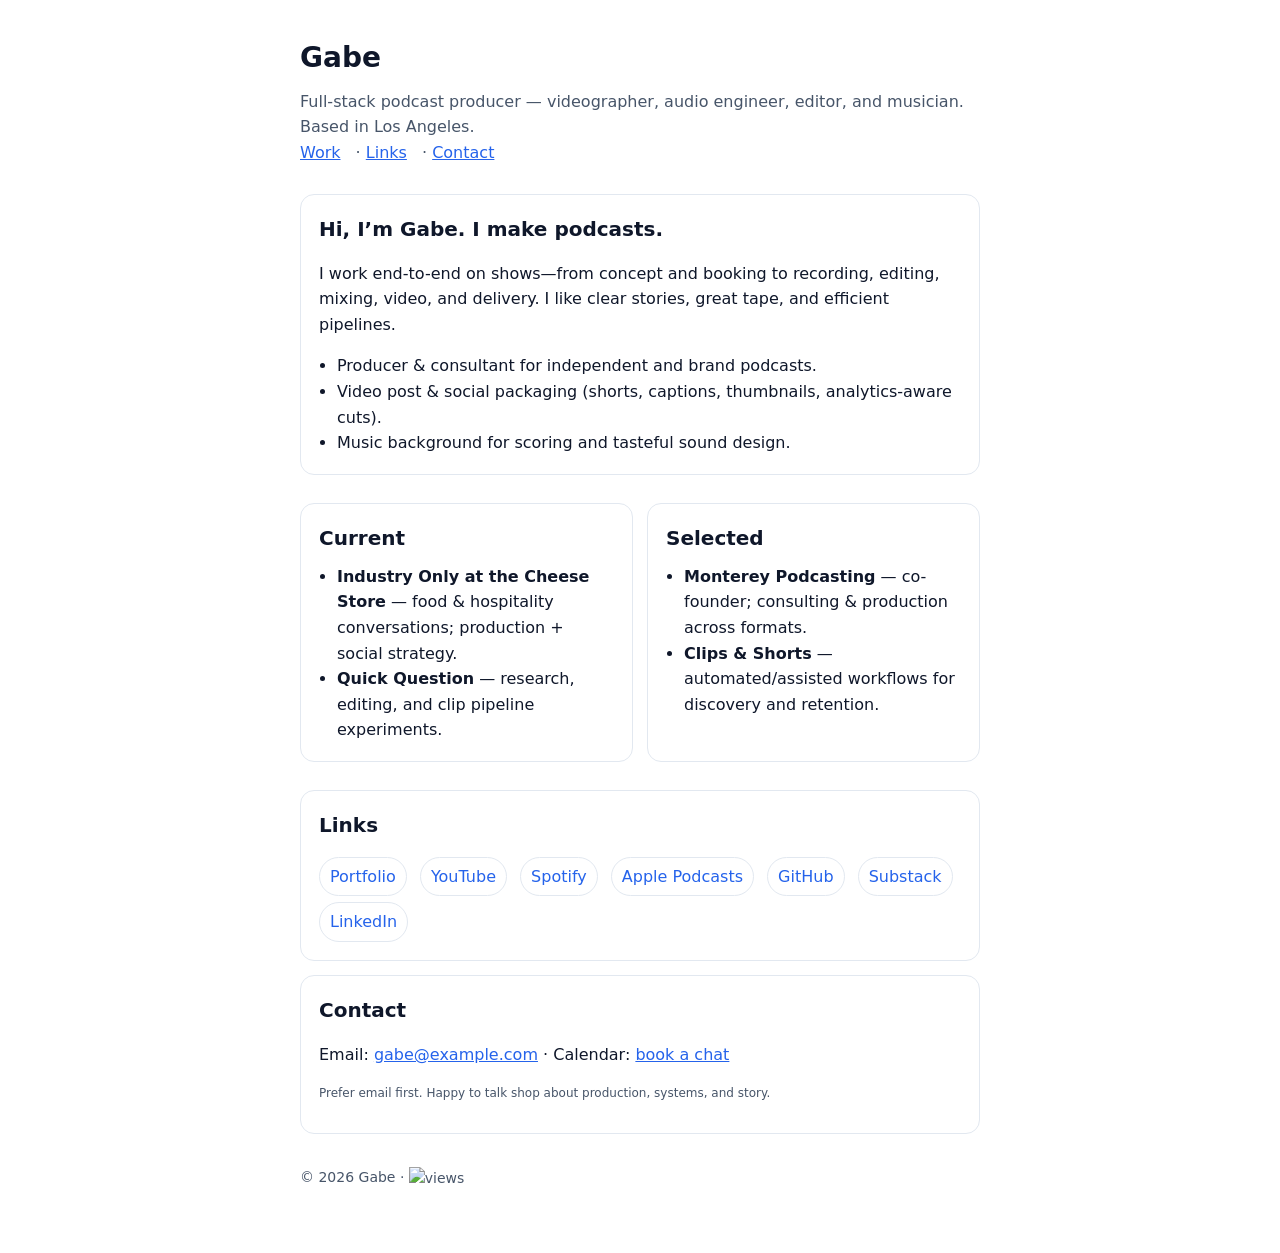
==== index.html @ 31f3e69f "static site upload" ====
<!doctype html>
<html lang="en">
<head>
  <meta charset="utf-8" />
  <meta name="viewport" content="width=device-width, initial-scale=1" />

  <title>Gabe — Full-stack podcast producer</title>
  <meta name="description" content="Hi, I’m Gabe. I make podcasts. I’m a full-stack podcast producer—videographer, audio engineer, editor, and musician—based in Los Angeles." />

  <!-- Open Graph / Twitter -->
  <meta property="og:type" content="website">
  <meta property="og:title" content="Gabe — Full-stack podcast producer">
  <meta property="og:description" content="Hi, I’m Gabe. I make podcasts. I’m a full-stack podcast producer—videographer, audio engineer, editor, and musician—based in Los Angeles.">
  <meta property="og:url" content="https://example.com/">
  <!-- Replace with a real image URL later; 1200x630 recommended -->
  <meta property="og:image" content="/og.png">
  <meta name="twitter:card" content="summary_large_image">
  <meta name="twitter:title" content="Gabe — Full-stack podcast producer">
  <meta name="twitter:description" content="Hi, I’m Gabe. I make podcasts. I’m a full-stack podcast producer—videographer, audio engineer, editor, and musician—based in Los Angeles.">
  <meta name="twitter:image" content="/og.png">

  <!-- RSS (optional; add your feed later) -->
  <link rel="alternate" type="application/rss+xml" title="Gabe — RSS" href="/feed.xml">

  <!-- Favicon: minimalist inline SVG -->
  <link rel="icon" href='data:image/svg+xml,<svg xmlns="http://www.w3.org/2000/svg" viewBox="0 0 64 64"><rect width="64" height="64" rx="12" fill="%230b0f19"/><text x="50%" y="52%" font-family="system-ui,Segoe UI,Arial" font-size="34" text-anchor="middle" fill="%23e5e7eb">G</text></svg>'>

  <style>
    :root{
      --bg:#ffffff; --fg:#0f172a; --muted:#475569; --link:#2563eb; --border:#e2e8f0;
      --max:720px; --radius:14px; --pad:20px;
    }
    @media (prefers-color-scheme: dark){
      :root{ --bg:#0b0f19; --fg:#e5e7eb; --muted:#94a3b8; --link:#60a5fa; --border:#1f2937; }
    }
    *{ box-sizing:border-box }
    body{
      margin:0; font:16px/1.6 system-ui,-apple-system,Segoe UI,Roboto,Inter,Arial,sans-serif;
      color:var(--fg); background:var(--bg);
    }
    .wrap{ max-width:var(--max); margin:auto; padding:36px var(--pad) 64px }
    header{ display:flex; justify-content:space-between; align-items:flex-start; gap:16px; margin-bottom:28px }
    nav a{ color:var(--muted); text-decoration:none; margin-left:14px }
    nav a:hover{ color:var(--fg) }
    h1{ font-size:28px; margin:0 0 8px }
    h2{ font-size:20px; margin:0 0 10px }
    .muted{ color:var(--muted) }
    .card{ border:1px solid var(--border); border-radius:var(--radius); padding:18px; margin:14px 0 }
    .grid{ display:grid; gap:14px }
    @media(min-width:720px){ .grid{ grid-template-columns:1fr 1fr } }
    ul{ margin:0; padding-left:18px }
    a{ color:var(--link) }
    footer{ margin-top:32px; font-size:14px; color:var(--muted) display:block }
    .pill a{ text-decoration:none }
    .pill{ display:inline-block; border:1px solid var(--border); border-radius:999px; padding:6px 10px; margin:6px 8px 0 0; }
    .toplinks a{ margin-right:10px }
    .hero p{ margin:6px 0 0 }
    .tiny{ font-size:12px }
  </style>

  <script type="application/ld+json">
  {
    "@context":"https://schema.org",
    "@type":"Person",
    "name":"Gabe",
    "jobTitle":"Podcast Producer",
    "description":"Full-stack podcast producer—videographer, audio engineer, editor, musician—based in Los Angeles.",
    "url":"https://example.com/",
    "sameAs":[
      "https://github.com/yourhandle",
      "https://www.linkedin.com/in/yourhandle",
      "https://www.youtube.com/@yourchannel",
      "https://open.spotify.com/show/yourshowid"
    ]
  }
  </script>
</head>
<body>
  <div class="wrap">
    <header>
      <div class="hero">
        <h1>Gabe</h1>
        <p class="muted">Full-stack podcast producer — videographer, audio engineer, editor, and musician. Based in Los Angeles.</p>
        <div class="toplinks muted">
          <a href="#work">Work</a> ·
          <a href="#links">Links</a> ·
          <a href="#contact">Contact</a>
        </div>
      </div>
      <nav>
        <!-- keep nav minimal; anchors above are enough -->
      </nav>
    </header>

    <section id="about" class="card">
      <h2>Hi, I’m Gabe. I make podcasts.</h2>
      <p>I work end-to-end on shows—from concept and booking to recording, editing, mixing, video, and delivery. I like clear stories, great tape, and efficient pipelines.</p>
      <ul>
        <li>Producer &amp; consultant for independent and brand podcasts.</li>
        <li>Video post &amp; social packaging (shorts, captions, thumbnails, analytics-aware cuts).</li>
        <li>Music background for scoring and tasteful sound design.</li>
      </ul>
    </section>

    <section id="work" class="grid">
      <div class="card">
        <h2>Current</h2>
        <ul>
          <li><strong>Industry Only at the Cheese Store</strong> — food & hospitality conversations; production + social strategy.</li>
          <li><strong>Quick Question</strong> — research, editing, and clip pipeline experiments.</li>
        </ul>
      </div>
      <div class="card">
        <h2>Selected</h2>
        <ul>
          <li><strong>Monterey Podcasting</strong> — co-founder; consulting & production across formats.</li>
          <li><strong>Clips & Shorts</strong> — automated/assisted workflows for discovery and retention.</li>
        </ul>
      </div>
    </section>

    <section id="links" class="card">
      <h2>Links</h2>
      <p class="pill"><a href="https://your-portfolio.example" target="_blank" rel="noopener">Portfolio</a></p>
      <p class="pill"><a href="https://youtube.com/@yourchannel" target="_blank" rel="noopener">YouTube</a></p>
      <p class="pill"><a href="https://open.spotify.com/show/yourshowid" target="_blank" rel="noopener">Spotify</a></p>
      <p class="pill"><a href="https://podcasts.apple.com/us/podcast/yourshow" target="_blank" rel="noopener">Apple Podcasts</a></p>
      <p class="pill"><a href="https://github.com/yourhandle" target="_blank" rel="noopener">GitHub</a></p>
      <p class="pill"><a href="https://substack.com/@yourhandle" target="_blank" rel="noopener">Substack</a></p>
      <p class="pill"><a href="https://www.linkedin.com/in/yourhandle" target="_blank" rel="noopener">LinkedIn</a></p>
    </section>

    <section id="contact" class="card">
      <h2>Contact</h2>
      <p>Email: <a href="mailto:gabe@example.com">gabe@example.com</a>
         · Calendar: <a href="https://calendly.com/yourhandle/intro" target="_blank" rel="noopener">book a chat</a></p>
      <p class="tiny muted">Prefer email first. Happy to talk shop about production, systems, and story.</p>
    </section>

    <footer class="muted">
      © <span id="y"></span> Gabe
      <!-- Privacy-friendly hit counter (optional): replace URL with your real domain
           This increments a public count without cookies. Remove if you want zero external calls. -->
      · <img alt="views" referrerpolicy="no-referrer-when-downgrade"
             src="https://hits.seeyoufarm.com/api/count/incr/badge.svg?url=https%3A%2F%2Fexample.com&count_bg=%231f2937&title_bg=%231f2937&icon=&edge_flat=false"
             style="vertical-align:middle; height:16px">
    </footer>
  </div>

  <script>
    // year
    document.getElementById('y').textContent = new Date().getFullYear();
  </script>
</body>
</html>
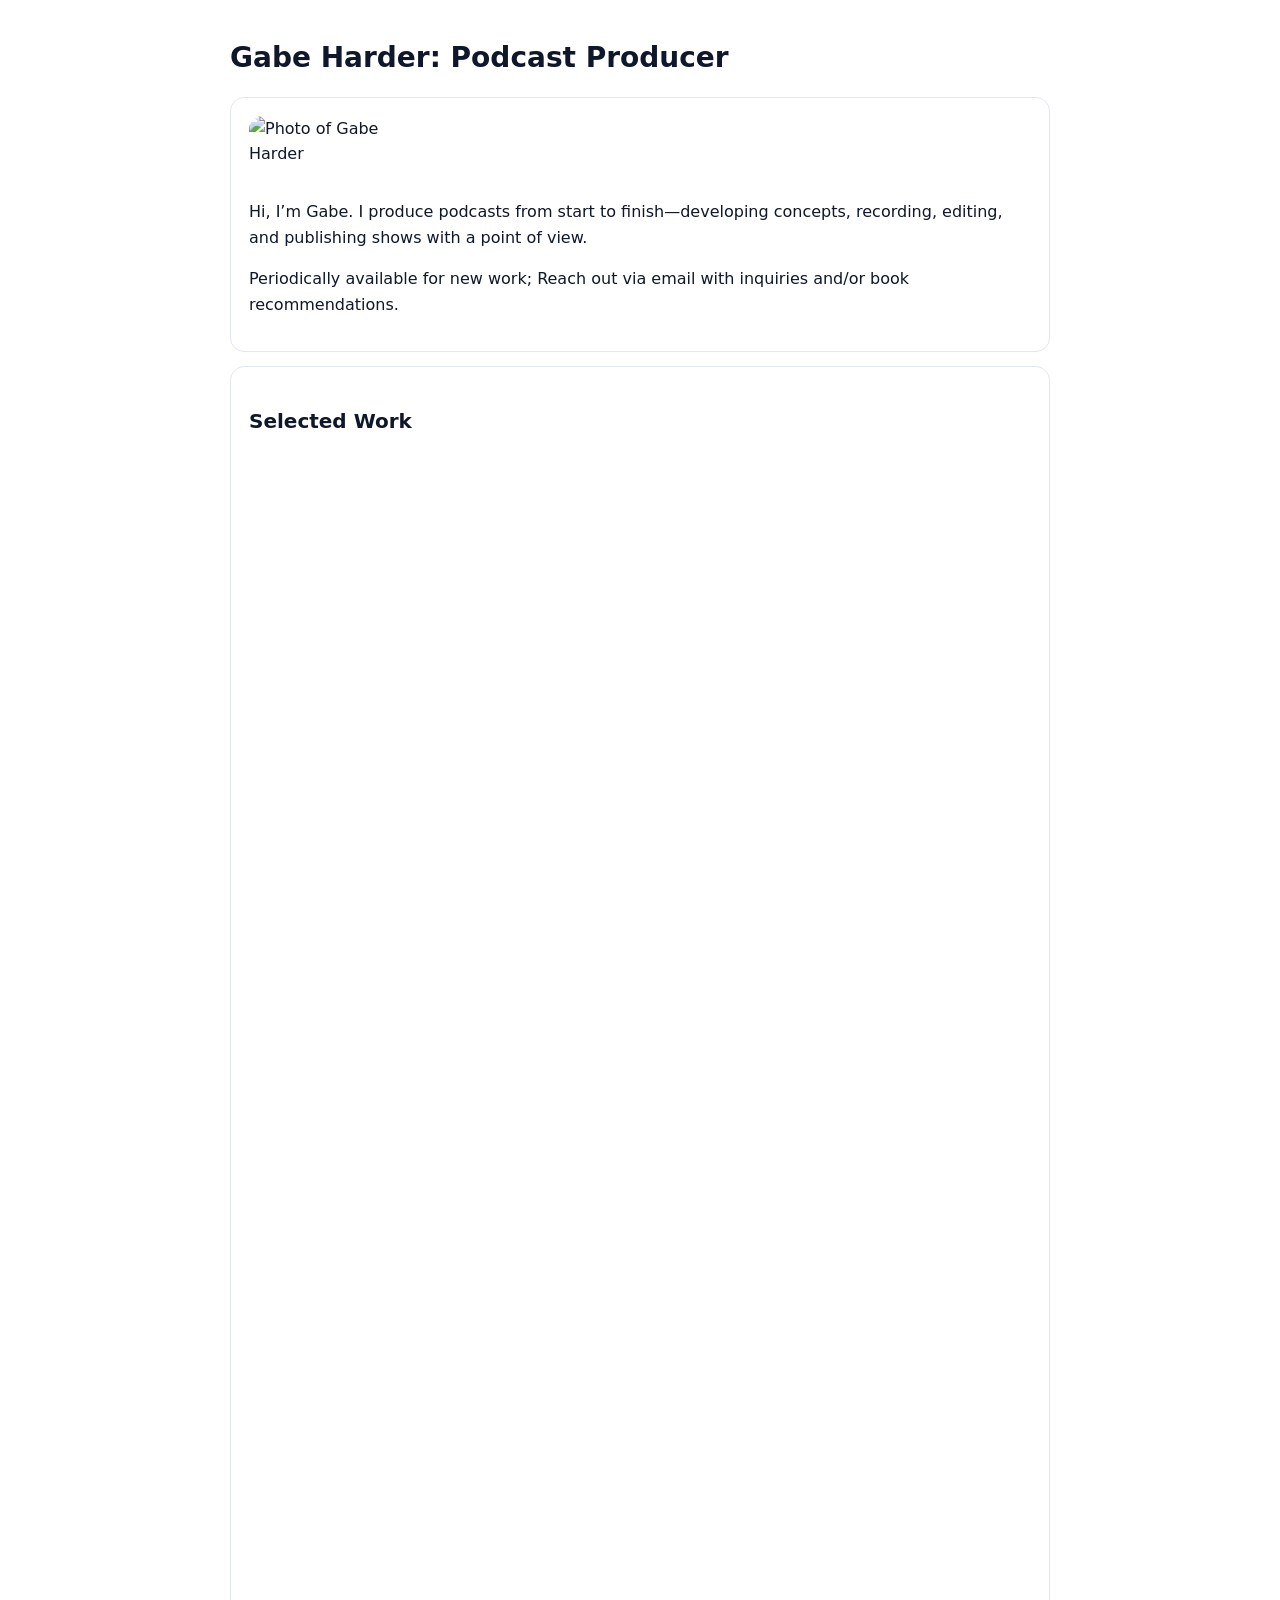
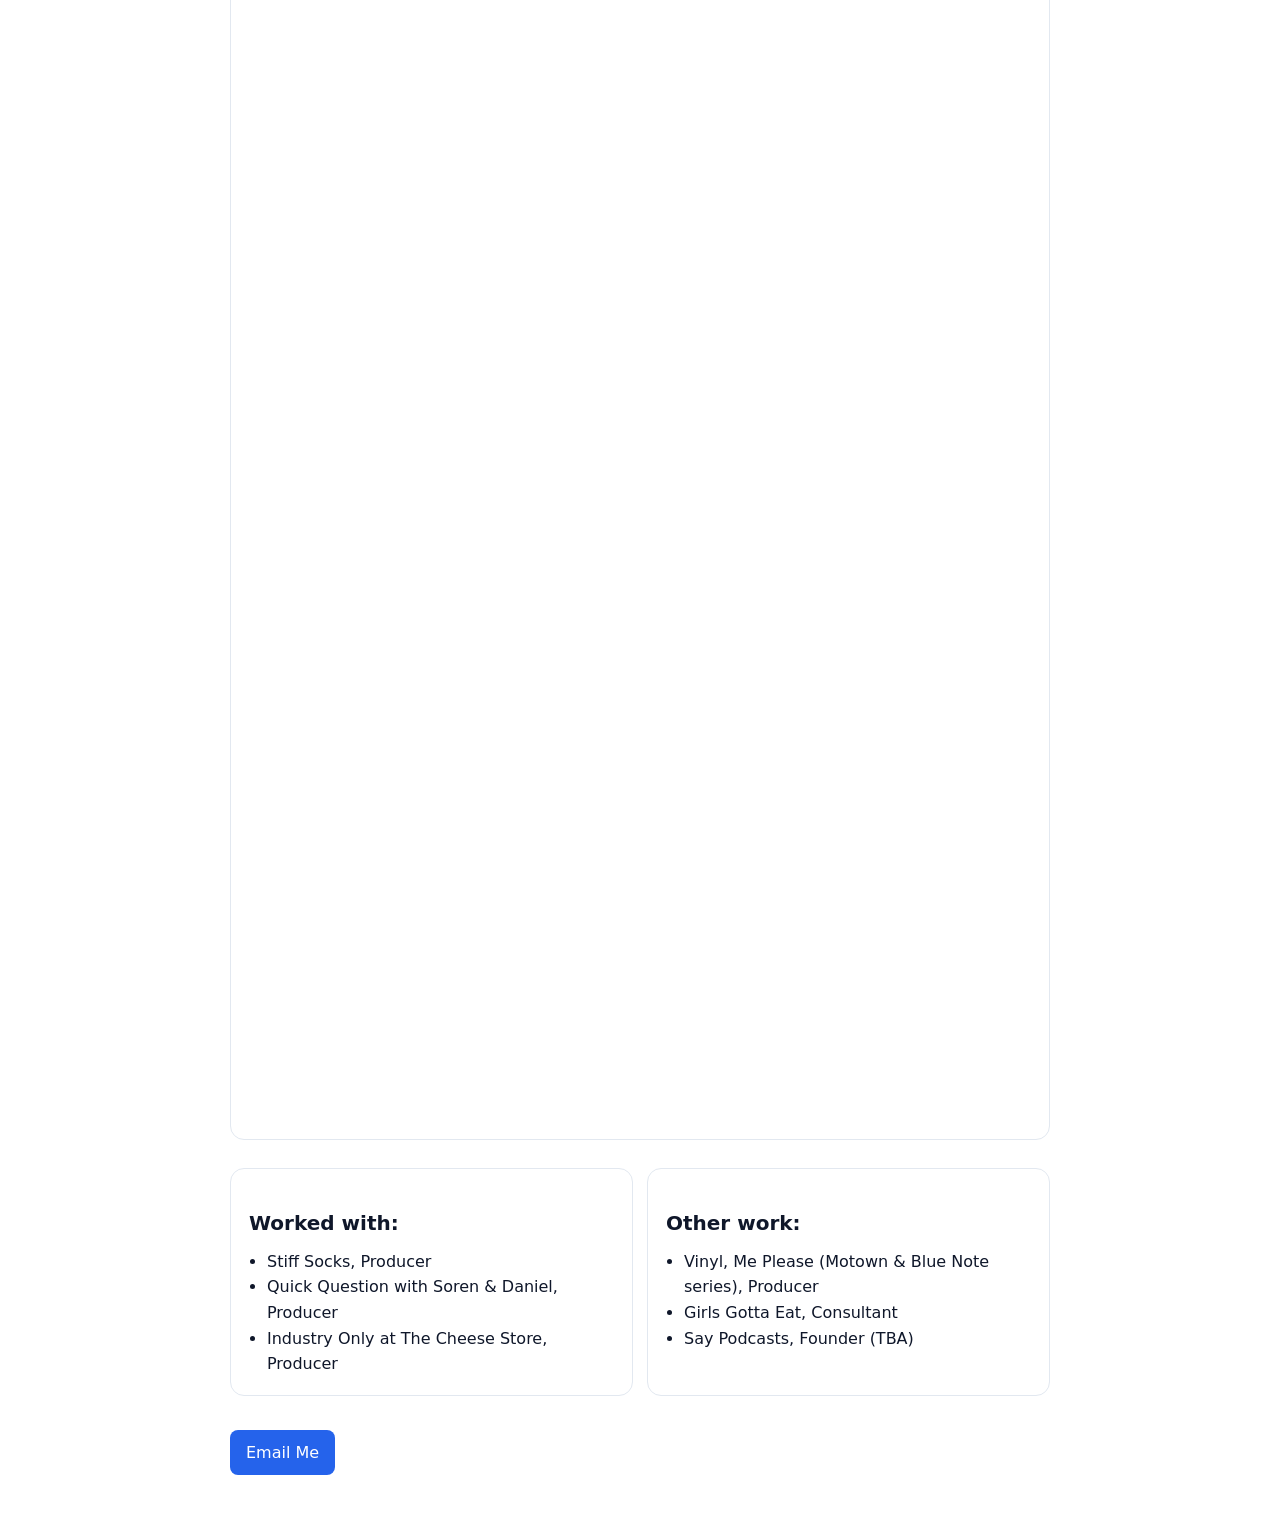
==== commit b38eaf97: "Update index.html" ====
--- a/index.html
+++ b/index.html
@@ -3,153 +3,85 @@
 <head>
   <meta charset="utf-8" />
   <meta name="viewport" content="width=device-width, initial-scale=1" />
-
-  <title>Gabe — Full-stack podcast producer</title>
-  <meta name="description" content="Hi, I’m Gabe. I make podcasts. I’m a full-stack podcast producer—videographer, audio engineer, editor, and musician—based in Los Angeles." />
-
-  <!-- Open Graph / Twitter -->
-  <meta property="og:type" content="website">
-  <meta property="og:title" content="Gabe — Full-stack podcast producer">
-  <meta property="og:description" content="Hi, I’m Gabe. I make podcasts. I’m a full-stack podcast producer—videographer, audio engineer, editor, and musician—based in Los Angeles.">
-  <meta property="og:url" content="https://example.com/">
-  <!-- Replace with a real image URL later; 1200x630 recommended -->
-  <meta property="og:image" content="/og.png">
-  <meta name="twitter:card" content="summary_large_image">
-  <meta name="twitter:title" content="Gabe — Full-stack podcast producer">
-  <meta name="twitter:description" content="Hi, I’m Gabe. I make podcasts. I’m a full-stack podcast producer—videographer, audio engineer, editor, and musician—based in Los Angeles.">
-  <meta name="twitter:image" content="/og.png">
-
-  <!-- RSS (optional; add your feed later) -->
-  <link rel="alternate" type="application/rss+xml" title="Gabe — RSS" href="/feed.xml">
-
-  <!-- Favicon: minimalist inline SVG -->
-  <link rel="icon" href='data:image/svg+xml,<svg xmlns="http://www.w3.org/2000/svg" viewBox="0 0 64 64"><rect width="64" height="64" rx="12" fill="%230b0f19"/><text x="50%" y="52%" font-family="system-ui,Segoe UI,Arial" font-size="34" text-anchor="middle" fill="%23e5e7eb">G</text></svg>'>
-
+  <title>Gabe Harder: Podcast Producer</title>
+  <meta name="description" content="Gabe Harder: Podcast Producer" />
   <style>
     :root{
       --bg:#ffffff; --fg:#0f172a; --muted:#475569; --link:#2563eb; --border:#e2e8f0;
-      --max:720px; --radius:14px; --pad:20px;
+      --max:820px; --radius:14px; --pad:20px;
     }
     @media (prefers-color-scheme: dark){
       :root{ --bg:#0b0f19; --fg:#e5e7eb; --muted:#94a3b8; --link:#60a5fa; --border:#1f2937; }
     }
-    *{ box-sizing:border-box }
-    body{
-      margin:0; font:16px/1.6 system-ui,-apple-system,Segoe UI,Roboto,Inter,Arial,sans-serif;
-      color:var(--fg); background:var(--bg);
-    }
+    body{ margin:0; font:16px/1.6 system-ui,-apple-system,Segoe UI,Roboto,Inter,Arial,sans-serif; color:var(--fg); background:var(--bg); }
     .wrap{ max-width:var(--max); margin:auto; padding:36px var(--pad) 64px }
-    header{ display:flex; justify-content:space-between; align-items:flex-start; gap:16px; margin-bottom:28px }
-    nav a{ color:var(--muted); text-decoration:none; margin-left:14px }
-    nav a:hover{ color:var(--fg) }
-    h1{ font-size:28px; margin:0 0 8px }
-    h2{ font-size:20px; margin:0 0 10px }
+    h1{ font-size:28px; margin:0 0 16px }
+    h2{ font-size:20px; margin:20px 0 10px }
     .muted{ color:var(--muted) }
     .card{ border:1px solid var(--border); border-radius:var(--radius); padding:18px; margin:14px 0 }
     .grid{ display:grid; gap:14px }
     @media(min-width:720px){ .grid{ grid-template-columns:1fr 1fr } }
     ul{ margin:0; padding-left:18px }
     a{ color:var(--link) }
-    footer{ margin-top:32px; font-size:14px; color:var(--muted) display:block }
-    .pill a{ text-decoration:none }
-    .pill{ display:inline-block; border:1px solid var(--border); border-radius:999px; padding:6px 10px; margin:6px 8px 0 0; }
-    .toplinks a{ margin-right:10px }
-    .hero p{ margin:6px 0 0 }
-    .tiny{ font-size:12px }
+    .photo{ max-width:150px; border-radius:var(--radius); margin-bottom:16px; }
+    .email-button{ display:inline-block; margin-top:20px; padding:10px 16px; background:var(--link); color:white; border-radius:8px; text-decoration:none; font-weight:500; }
+    .video-embed{ position:relative; padding-bottom:56.25%; height:0; overflow:hidden; border-radius:var(--radius); margin:14px 0; }
+    .video-embed iframe{ position:absolute; top:0; left:0; width:100%; height:100%; border:0; }
   </style>
-
-  <script type="application/ld+json">
-  {
-    "@context":"https://schema.org",
-    "@type":"Person",
-    "name":"Gabe",
-    "jobTitle":"Podcast Producer",
-    "description":"Full-stack podcast producer—videographer, audio engineer, editor, musician—based in Los Angeles.",
-    "url":"https://example.com/",
-    "sameAs":[
-      "https://github.com/yourhandle",
-      "https://www.linkedin.com/in/yourhandle",
-      "https://www.youtube.com/@yourchannel",
-      "https://open.spotify.com/show/yourshowid"
-    ]
-  }
-  </script>
 </head>
 <body>
   <div class="wrap">
     <header>
-      <div class="hero">
-        <h1>Gabe</h1>
-        <p class="muted">Full-stack podcast producer — videographer, audio engineer, editor, and musician. Based in Los Angeles.</p>
-        <div class="toplinks muted">
-          <a href="#work">Work</a> ·
-          <a href="#links">Links</a> ·
-          <a href="#contact">Contact</a>
-        </div>
-      </div>
-      <nav>
-        <!-- keep nav minimal; anchors above are enough -->
-      </nav>
+      <h1>Gabe Harder: Podcast Producer</h1>
     </header>
 
-    <section id="about" class="card">
-      <h2>Hi, I’m Gabe. I make podcasts.</h2>
-      <p>I work end-to-end on shows—from concept and booking to recording, editing, mixing, video, and delivery. I like clear stories, great tape, and efficient pipelines.</p>
-      <ul>
-        <li>Producer &amp; consultant for independent and brand podcasts.</li>
-        <li>Video post &amp; social packaging (shorts, captions, thumbnails, analytics-aware cuts).</li>
-        <li>Music background for scoring and tasteful sound design.</li>
-      </ul>
+    <section id="bio" class="card">
+      <img src="your-photo.jpg" alt="Photo of Gabe Harder" class="photo" />
+      <p>Hi, I’m Gabe. I produce podcasts from start to finish—developing concepts, recording, editing, and publishing shows with a point of view.</p>
+      <p>Periodically available for new work; Reach out via email with inquiries and/or book recommendations.</p>
     </section>
 
-    <section id="work" class="grid">
+    <section id="gallery" class="card">
+      <h2>Selected Work</h2>
+      <div class="video-embed">
+        <iframe src="https://www.youtube.com/embed/VKVZ_FLb0GY?si=Jeramf73Nij6OdY0" title="YouTube video player" allow="accelerometer; autoplay; clipboard-write; encrypted-media; gyroscope; picture-in-picture; web-share" referrerpolicy="strict-origin-when-cross-origin" allowfullscreen></iframe>
+      </div>
+      <div class="video-embed">
+        <iframe src="https://www.youtube.com/embed/0d9y_6uL7QA?si=jpilY2Ubc1eLiLcZ" title="YouTube video player" allow="accelerometer; autoplay; clipboard-write; encrypted-media; gyroscope; picture-in-picture; web-share" referrerpolicy="strict-origin-when-cross-origin" allowfullscreen></iframe>
+      </div>
+      <div class="video-embed">
+        <iframe src="https://www.youtube.com/embed/ysUePG_A_mw?si=te5YpmYUdp845KYi" title="YouTube video player" allow="accelerometer; autoplay; clipboard-write; encrypted-media; gyroscope; picture-in-picture; web-share" referrerpolicy="strict-origin-when-cross-origin" allowfullscreen></iframe>
+      </div>
+      <div class="video-embed">
+        <iframe src="https://www.youtube.com/embed/8CvzpYCKavE?si=_z8ux9mmdekG4xsc" title="YouTube video player" allow="accelerometer; autoplay; clipboard-write; encrypted-media; gyroscope; picture-in-picture; web-share" referrerpolicy="strict-origin-when-cross-origin" allowfullscreen></iframe>
+      </div>
+      <div class="video-embed">
+        <iframe src="https://www.youtube.com/embed/A2Q-I1JEsj0?si=jCA4GYQiqh5q23EL" title="YouTube video player (studio building)" allow="accelerometer; autoplay; clipboard-write; encrypted-media; gyroscope; picture-in-picture; web-share" referrerpolicy="strict-origin-when-cross-origin" allowfullscreen></iframe>
+      </div>
+    </section>
+
+    <section class="grid">
       <div class="card">
-        <h2>Current</h2>
+        <h2>Worked with:</h2>
         <ul>
-          <li><strong>Industry Only at the Cheese Store</strong> — food & hospitality conversations; production + social strategy.</li>
-          <li><strong>Quick Question</strong> — research, editing, and clip pipeline experiments.</li>
+          <li>Stiff Socks, Producer</li>
+          <li>Quick Question with Soren & Daniel, Producer</li>
+          <li>Industry Only at The Cheese Store, Producer</li>
         </ul>
       </div>
       <div class="card">
-        <h2>Selected</h2>
+        <h2>Other work:</h2>
         <ul>
-          <li><strong>Monterey Podcasting</strong> — co-founder; consulting & production across formats.</li>
-          <li><strong>Clips & Shorts</strong> — automated/assisted workflows for discovery and retention.</li>
+          <li>Vinyl, Me Please (Motown & Blue Note series), Producer</li>
+          <li>Girls Gotta Eat, Consultant</li>
+          <li>Say Podcasts, Founder (TBA)</li>
         </ul>
       </div>
     </section>
 
-    <section id="links" class="card">
-      <h2>Links</h2>
-      <p class="pill"><a href="https://your-portfolio.example" target="_blank" rel="noopener">Portfolio</a></p>
-      <p class="pill"><a href="https://youtube.com/@yourchannel" target="_blank" rel="noopener">YouTube</a></p>
-      <p class="pill"><a href="https://open.spotify.com/show/yourshowid" target="_blank" rel="noopener">Spotify</a></p>
-      <p class="pill"><a href="https://podcasts.apple.com/us/podcast/yourshow" target="_blank" rel="noopener">Apple Podcasts</a></p>
-      <p class="pill"><a href="https://github.com/yourhandle" target="_blank" rel="noopener">GitHub</a></p>
-      <p class="pill"><a href="https://substack.com/@yourhandle" target="_blank" rel="noopener">Substack</a></p>
-      <p class="pill"><a href="https://www.linkedin.com/in/yourhandle" target="_blank" rel="noopener">LinkedIn</a></p>
-    </section>
-
-    <section id="contact" class="card">
-      <h2>Contact</h2>
-      <p>Email: <a href="mailto:gabe@example.com">gabe@example.com</a>
-         · Calendar: <a href="https://calendly.com/yourhandle/intro" target="_blank" rel="noopener">book a chat</a></p>
-      <p class="tiny muted">Prefer email first. Happy to talk shop about production, systems, and story.</p>
-    </section>
-
-    <footer class="muted">
-      © <span id="y"></span> Gabe
-      <!-- Privacy-friendly hit counter (optional): replace URL with your real domain
-           This increments a public count without cookies. Remove if you want zero external calls. -->
-      · <img alt="views" referrerpolicy="no-referrer-when-downgrade"
-             src="https://hits.seeyoufarm.com/api/count/incr/badge.svg?url=https%3A%2F%2Fexample.com&count_bg=%231f2937&title_bg=%231f2937&icon=&edge_flat=false"
-             style="vertical-align:middle; height:16px">
+    <footer>
+      <a href="mailto:gabelton@icloud.com" class="email-button">Email Me</a>
     </footer>
   </div>
-
-  <script>
-    // year
-    document.getElementById('y').textContent = new Date().getFullYear();
-  </script>
 </body>
-</html>+</html>
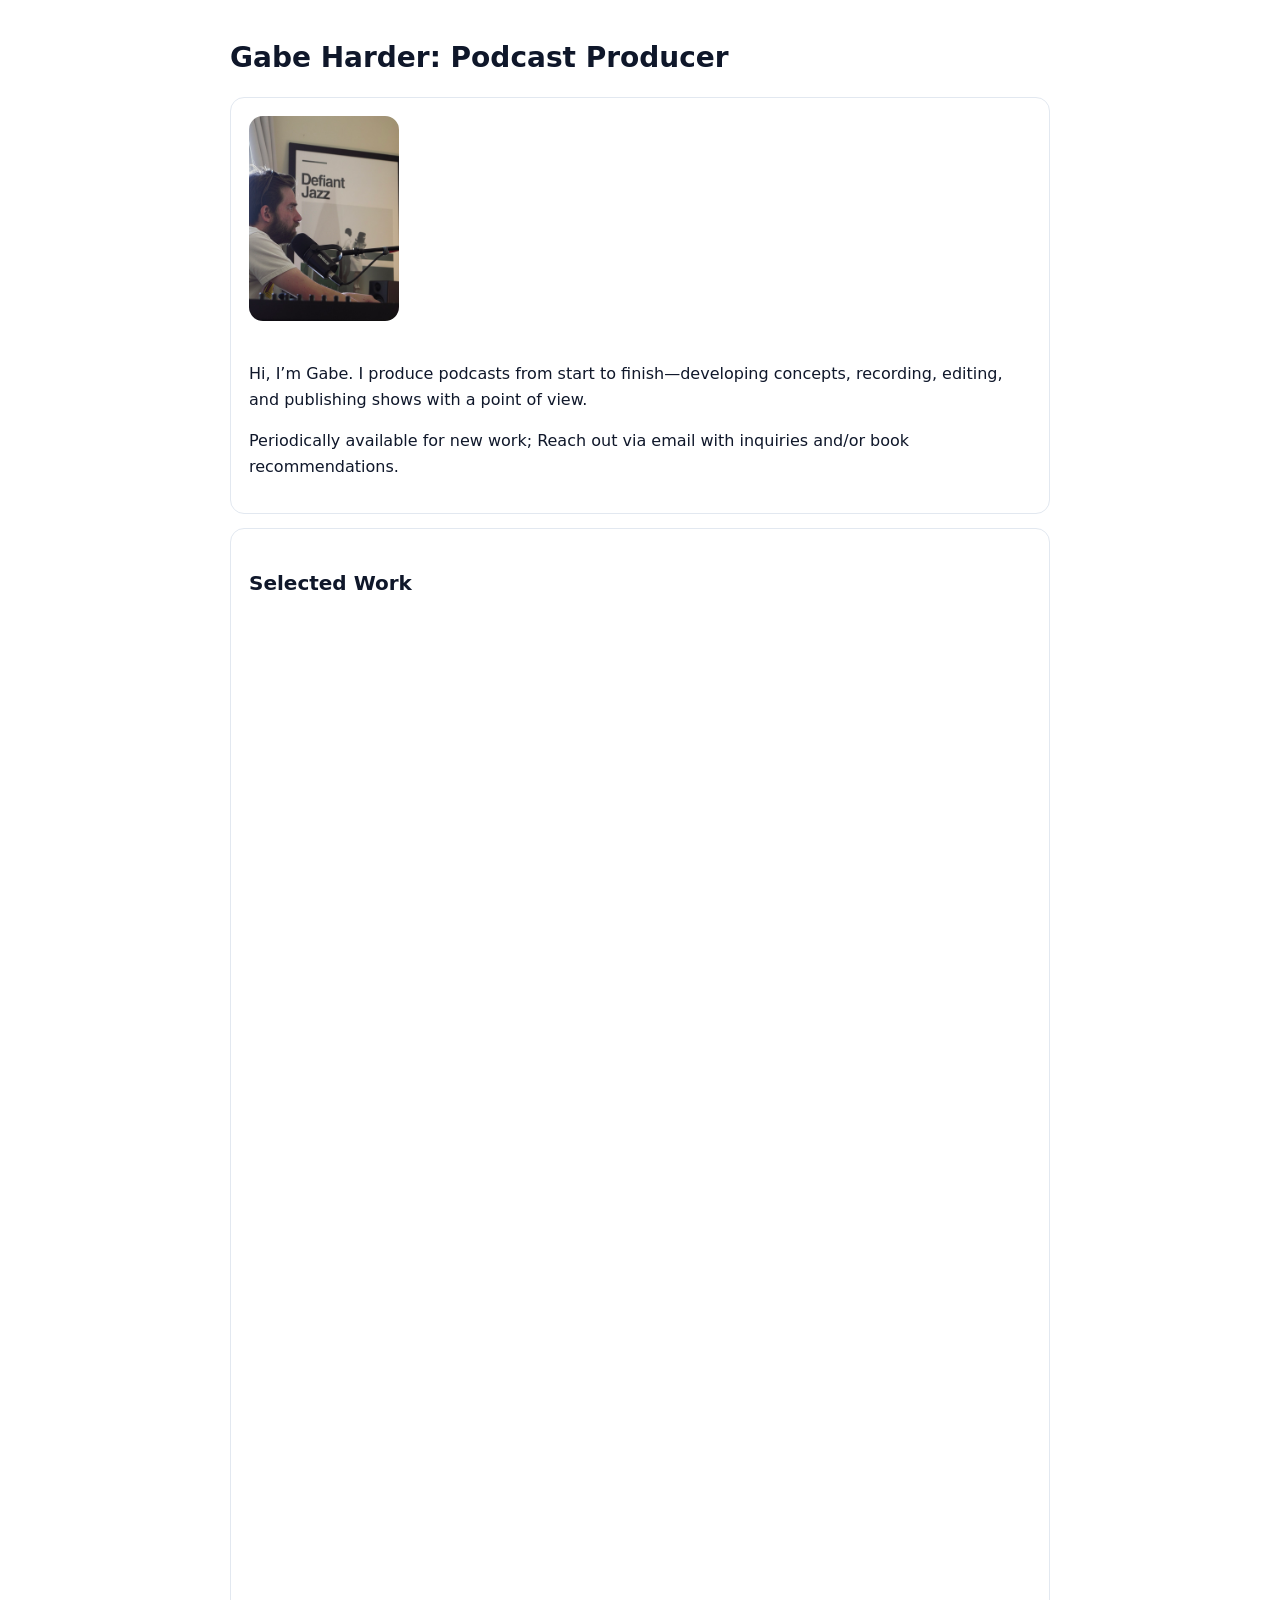
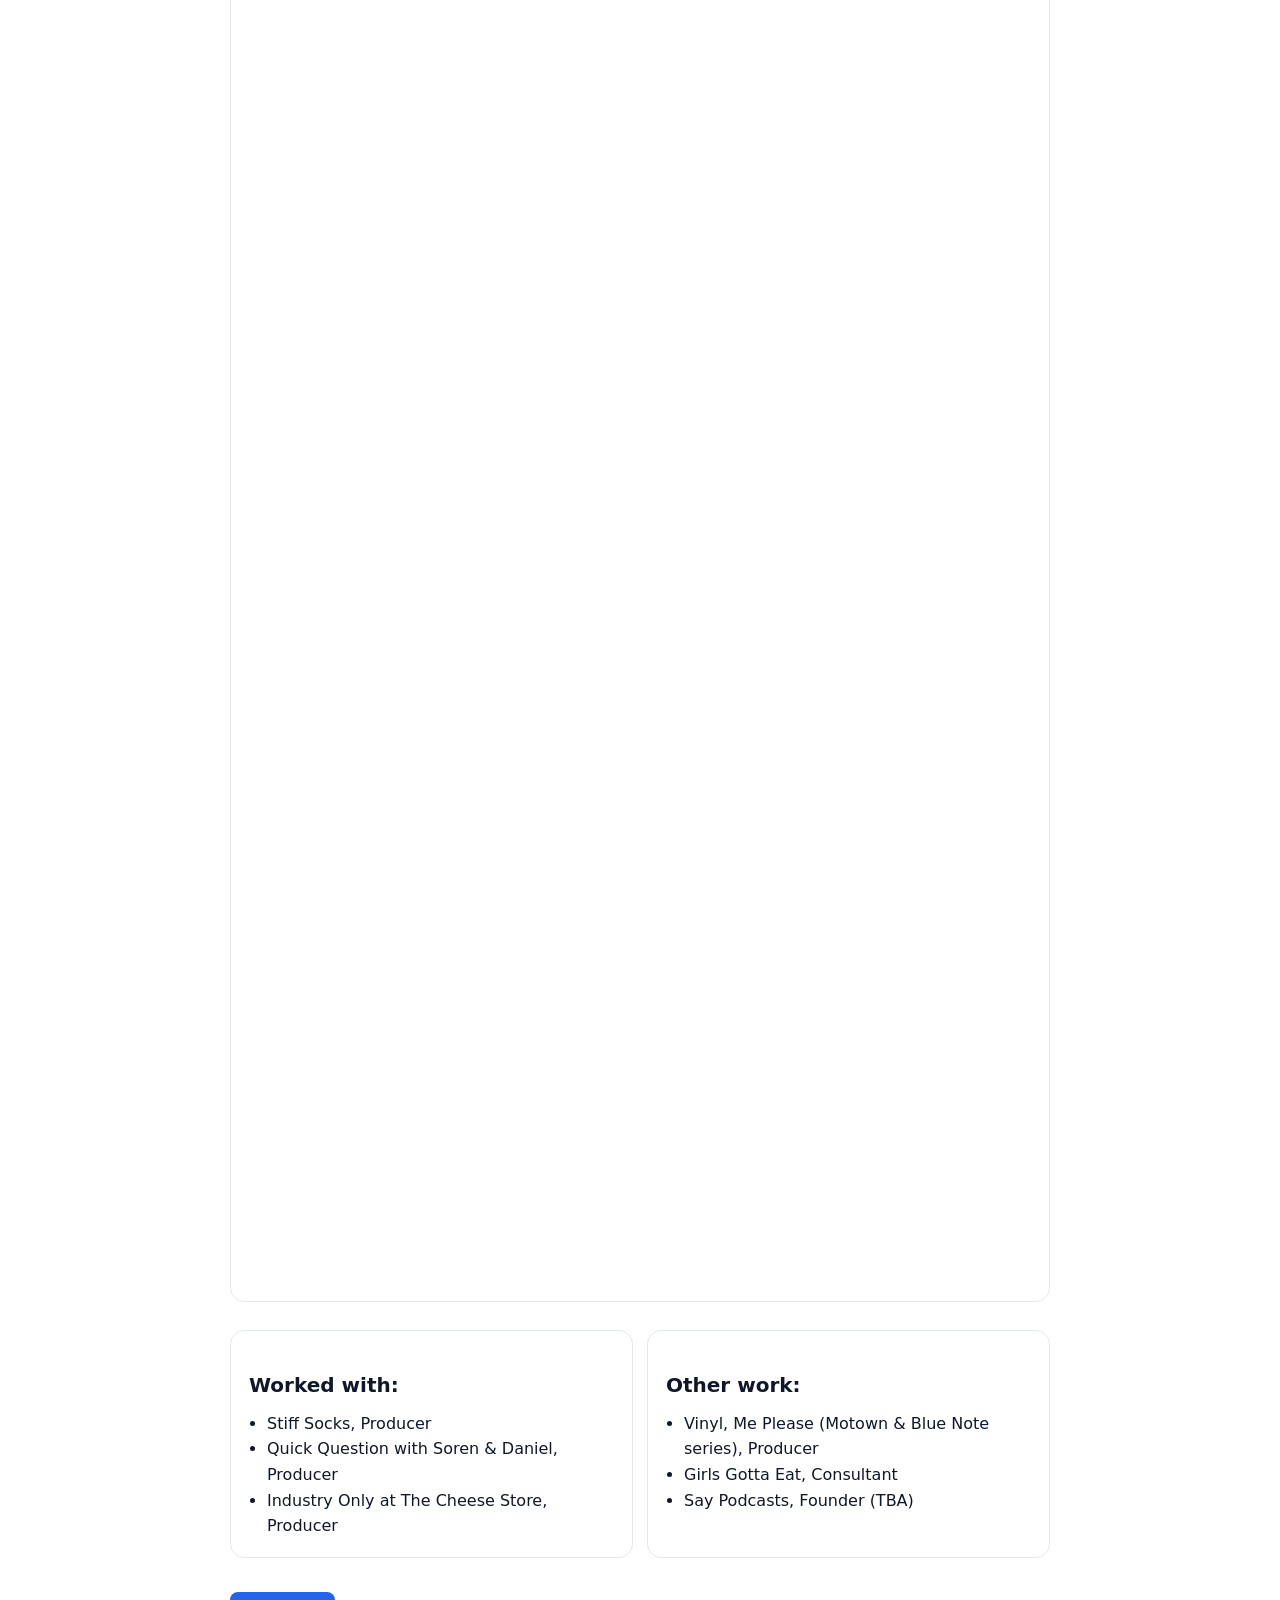
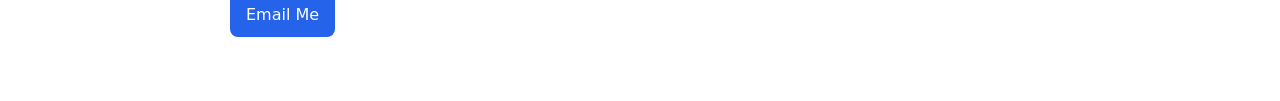
==== commit f9e0e8ba: "Update index.html" ====
--- a/index.html
+++ b/index.html
@@ -36,7 +36,7 @@
     </header>
 
     <section id="bio" class="card">
-      <img src="your-photo.jpg" alt="Photo of Gabe Harder" class="photo" />
+      <img src="gabe-site.jpeg" alt="Photo of Gabe Harder" class="photo" />
       <p>Hi, I’m Gabe. I produce podcasts from start to finish—developing concepts, recording, editing, and publishing shows with a point of view.</p>
       <p>Periodically available for new work; Reach out via email with inquiries and/or book recommendations.</p>
     </section>
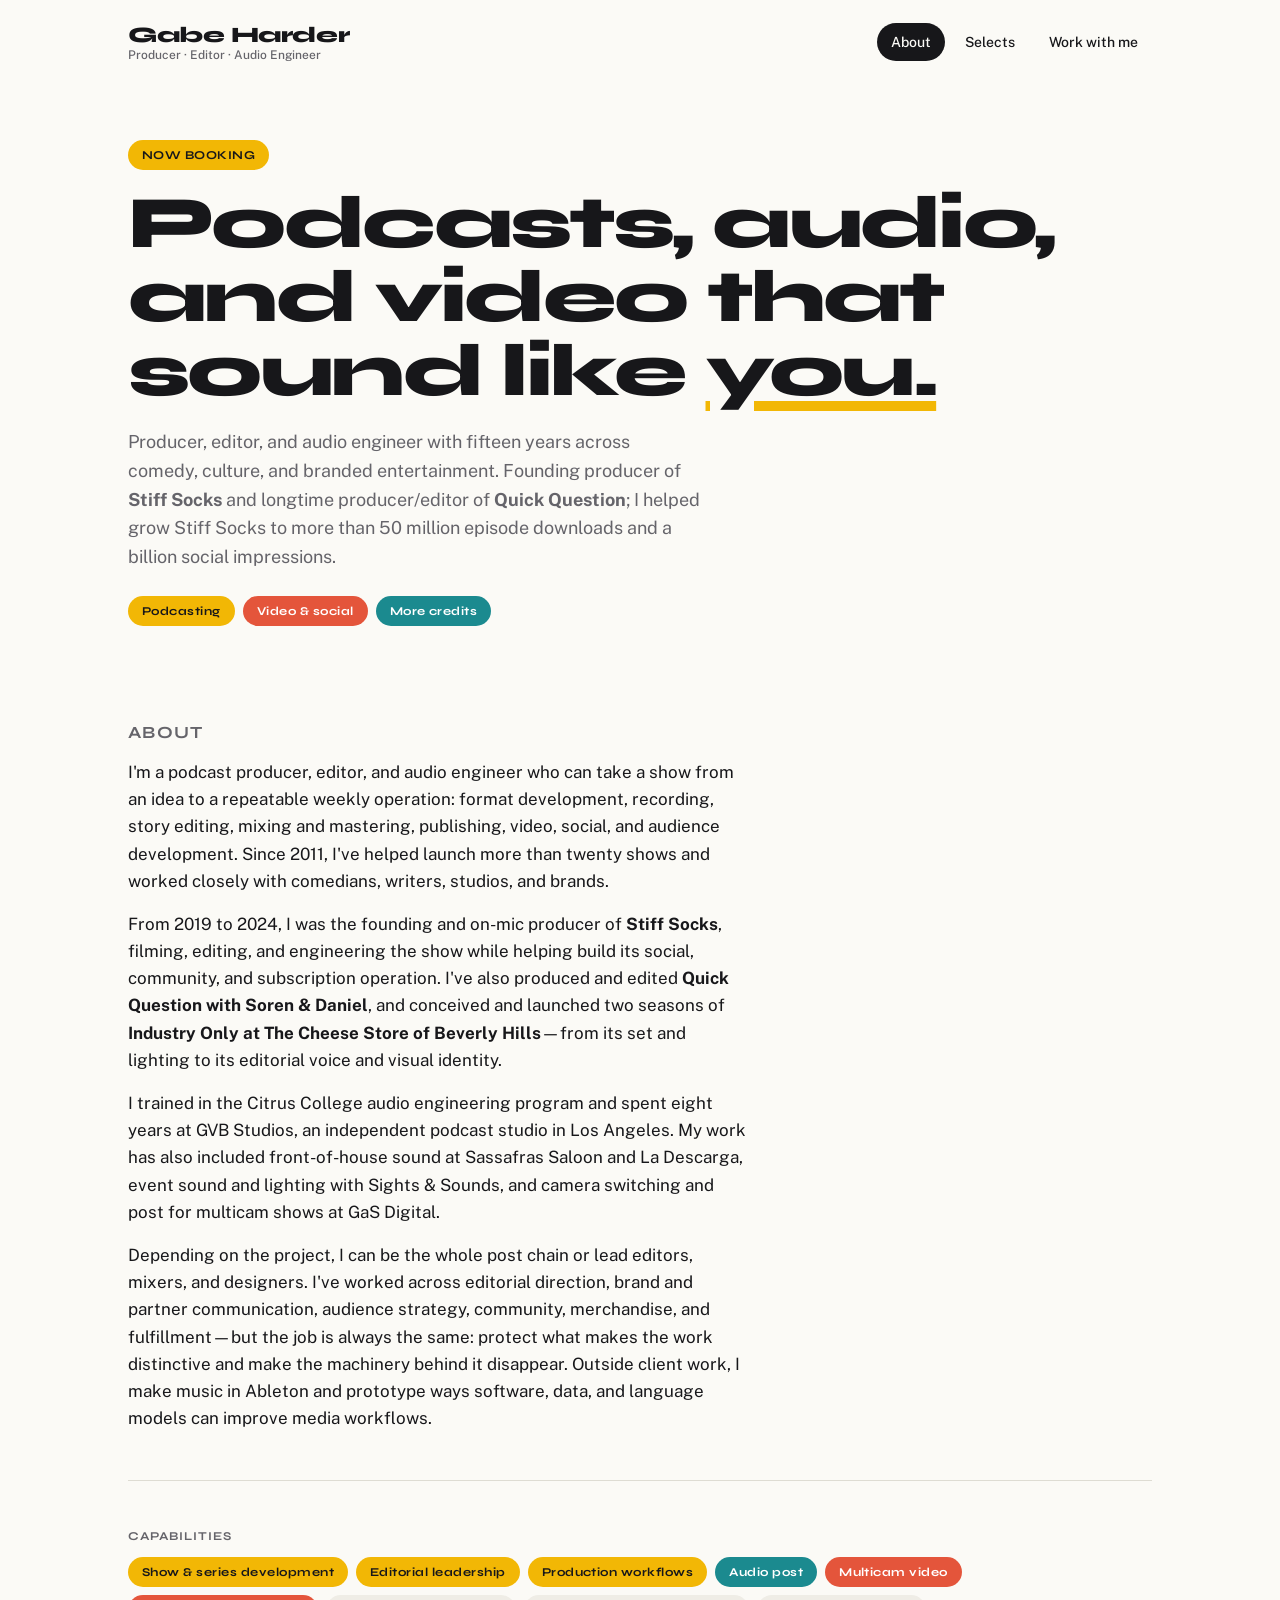
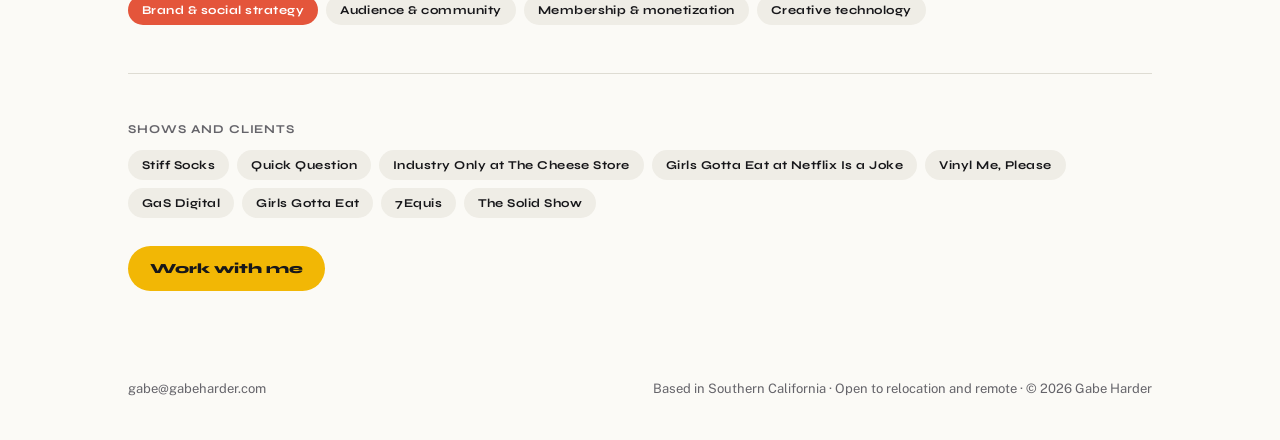
==== commit 7d537241: "Add files via upload" ====
--- a/index.html
+++ b/index.html
@@ -1,87 +1,88 @@
 <!doctype html>
 <html lang="en">
 <head>
-  <meta charset="utf-8" />
-  <meta name="viewport" content="width=device-width, initial-scale=1" />
-  <title>Gabe Harder: Podcast Producer</title>
-  <meta name="description" content="Gabe Harder: Podcast Producer" />
-  <style>
-    :root{
-      --bg:#ffffff; --fg:#0f172a; --muted:#475569; --link:#2563eb; --border:#e2e8f0;
-      --max:820px; --radius:14px; --pad:20px;
-    }
-    @media (prefers-color-scheme: dark){
-      :root{ --bg:#0b0f19; --fg:#e5e7eb; --muted:#94a3b8; --link:#60a5fa; --border:#1f2937; }
-    }
-    body{ margin:0; font:16px/1.6 system-ui,-apple-system,Segoe UI,Roboto,Inter,Arial,sans-serif; color:var(--fg); background:var(--bg); }
-    .wrap{ max-width:var(--max); margin:auto; padding:36px var(--pad) 64px }
-    h1{ font-size:28px; margin:0 0 16px }
-    h2{ font-size:20px; margin:20px 0 10px }
-    .muted{ color:var(--muted) }
-    .card{ border:1px solid var(--border); border-radius:var(--radius); padding:18px; margin:14px 0 }
-    .grid{ display:grid; gap:14px }
-    @media(min-width:720px){ .grid{ grid-template-columns:1fr 1fr } }
-    ul{ margin:0; padding-left:18px }
-    a{ color:var(--link) }
-    .photo{ max-width:150px; border-radius:var(--radius); margin-bottom:16px; }
-    .email-button{ display:inline-block; margin-top:20px; padding:10px 16px; background:var(--link); color:white; border-radius:8px; text-decoration:none; font-weight:500; }
-    .video-embed{ position:relative; padding-bottom:56.25%; height:0; overflow:hidden; border-radius:var(--radius); margin:14px 0; }
-    .video-embed iframe{ position:absolute; top:0; left:0; width:100%; height:100%; border:0; }
-  </style>
+  <meta charset="utf-8">
+  <meta name="viewport" content="width=device-width, initial-scale=1">
+  <title>Gabe Harder — Producer, editor &amp; audio engineer</title>
+  <meta name="description" content="Gabe Harder is a producer, editor, audio engineer, and creative partner with fifteen years across podcasts, audio, video, comedy, culture, and branded entertainment.">
+  <link rel="preconnect" href="https://fonts.googleapis.com">
+  <link rel="preconnect" href="https://fonts.gstatic.com" crossorigin>
+  <link rel="stylesheet" href="https://fonts.googleapis.com/css2?family=Syne:wght@500;700;800&family=Public+Sans:wght@400;500;700&display=swap">
+  <link rel="stylesheet" href="style.css">
 </head>
 <body>
-  <div class="wrap">
-    <header>
-      <h1>Gabe Harder: Podcast Producer</h1>
-    </header>
+<a class="skip" href="#main">Skip to content</a>
+<div class="wrap">
 
-    <section id="bio" class="card">
-      <img src="gabe-site.jpeg" alt="Photo of Gabe Harder" class="photo" />
-      <p>Hi, I’m Gabe. I produce podcasts from start to finish—developing concepts, recording, editing, and publishing shows with a point of view.</p>
-      <p>Periodically available for new work; Reach out via email with inquiries and/or book recommendations.</p>
-    </section>
+  <header class="site-header">
+    <a class="brand" href="index.html">Gabe Harder<small>Producer · Editor · Audio Engineer</small></a>
+    <nav class="nav" aria-label="Site">
+      <a href="index.html" aria-current="page">About</a>
+      <a href="selects.html">Selects</a>
+      <a href="hire.html">Work with me</a>
+    </nav>
+  </header>
 
-    <section id="gallery" class="card">
-      <h2>Selected Work</h2>
-      <div class="video-embed">
-        <iframe src="https://www.youtube.com/embed/VKVZ_FLb0GY?si=Jeramf73Nij6OdY0" title="YouTube video player" allow="accelerometer; autoplay; clipboard-write; encrypted-media; gyroscope; picture-in-picture; web-share" referrerpolicy="strict-origin-when-cross-origin" allowfullscreen></iframe>
-      </div>
-      <div class="video-embed">
-        <iframe src="https://www.youtube.com/embed/0d9y_6uL7QA?si=jpilY2Ubc1eLiLcZ" title="YouTube video player" allow="accelerometer; autoplay; clipboard-write; encrypted-media; gyroscope; picture-in-picture; web-share" referrerpolicy="strict-origin-when-cross-origin" allowfullscreen></iframe>
-      </div>
-      <div class="video-embed">
-        <iframe src="https://www.youtube.com/embed/ysUePG_A_mw?si=te5YpmYUdp845KYi" title="YouTube video player" allow="accelerometer; autoplay; clipboard-write; encrypted-media; gyroscope; picture-in-picture; web-share" referrerpolicy="strict-origin-when-cross-origin" allowfullscreen></iframe>
-      </div>
-      <div class="video-embed">
-        <iframe src="https://www.youtube.com/embed/8CvzpYCKavE?si=_z8ux9mmdekG4xsc" title="YouTube video player" allow="accelerometer; autoplay; clipboard-write; encrypted-media; gyroscope; picture-in-picture; web-share" referrerpolicy="strict-origin-when-cross-origin" allowfullscreen></iframe>
-      </div>
-      <div class="video-embed">
-        <iframe src="https://www.youtube.com/embed/A2Q-I1JEsj0?si=jCA4GYQiqh5q23EL" title="YouTube video player (studio building)" allow="accelerometer; autoplay; clipboard-write; encrypted-media; gyroscope; picture-in-picture; web-share" referrerpolicy="strict-origin-when-cross-origin" allowfullscreen></iframe>
+  <main id="main">
+    <section class="hero hero-solo">
+      <div>
+        <p class="eyebrow" style="margin-bottom:16px"><span class="tag p">Now booking</span></p>
+        <h1 class="h1">Podcasts, audio, and video that sound like <span class="u">you.</span></h1>
+        <p class="lede">Producer, editor, and audio engineer with fifteen years across comedy, culture, and branded entertainment. Founding producer of <strong>Stiff Socks</strong> and longtime producer/editor of <strong>Quick Question</strong>; I helped grow Stiff Socks to more than 50 million episode downloads and a billion social impressions.</p>
+        <div class="tags">
+          <a class="tag p" href="selects.html#podcasting">Podcasting</a>
+          <a class="tag v" href="selects.html#video">Video &amp; social</a>
+          <a class="tag a" href="selects.html#more">More credits</a>
+        </div>
       </div>
     </section>
 
-    <section class="grid">
-      <div class="card">
-        <h2>Worked with:</h2>
-        <ul>
-          <li>Stiff Socks, Producer</li>
-          <li>Quick Question with Soren & Daniel, Producer</li>
-          <li>Industry Only at The Cheese Store, Producer</li>
-        </ul>
-      </div>
-      <div class="card">
-        <h2>Other work:</h2>
-        <ul>
-          <li>Vinyl, Me Please (Motown & Blue Note series), Producer</li>
-          <li>Girls Gotta Eat, Consultant</li>
-          <li>Say Podcasts, Founder (TBA)</li>
-        </ul>
+    <section class="band">
+      <div class="prose">
+        <p class="eyebrow">About</p>
+        <p>I'm a podcast producer, editor, and audio engineer who can take a show from an idea to a repeatable weekly operation: format development, recording, story editing, mixing and mastering, publishing, video, social, and audience development. Since 2011, I've helped launch more than twenty shows and worked closely with comedians, writers, studios, and brands.</p>
+        <p>From 2019 to 2024, I was the founding and on-mic producer of <strong>Stiff Socks</strong>, filming, editing, and engineering the show while helping build its social, community, and subscription operation. I've also produced and edited <strong>Quick Question with Soren &amp; Daniel</strong>, and conceived and launched two seasons of <strong>Industry Only at The Cheese Store of Beverly Hills</strong>—from its set and lighting to its editorial voice and visual identity.</p>
+        <p>I trained in the Citrus College audio engineering program and spent eight years at GVB Studios, an independent podcast studio in Los Angeles. My work has also included front-of-house sound at Sassafras Saloon and La Descarga, event sound and lighting with Sights &amp; Sounds, and camera switching and post for multicam shows at GaS Digital.</p>
+        <p>Depending on the project, I can be the whole post chain or lead editors, mixers, and designers. I've worked across editorial direction, brand and partner communication, audience strategy, community, merchandise, and fulfillment—but the job is always the same: protect what makes the work distinctive and make the machinery behind it disappear. Outside client work, I make music in Ableton and prototype ways software, data, and language models can improve media workflows.</p>
       </div>
     </section>
 
-    <footer>
-      <a href="mailto:gabelton@icloud.com" class="email-button">Email Me</a>
-    </footer>
-  </div>
+    <section class="band">
+      <p class="eyebrow" style="margin-bottom:14px">Capabilities</p>
+      <ul class="tags" aria-label="Professional capabilities">
+        <li><span class="tag p">Show &amp; series development</span></li>
+        <li><span class="tag p">Editorial leadership</span></li>
+        <li><span class="tag p">Production workflows</span></li>
+        <li><span class="tag a">Audio post</span></li>
+        <li><span class="tag v">Multicam video</span></li>
+        <li><span class="tag v">Brand &amp; social strategy</span></li>
+        <li><span class="tag">Audience &amp; community</span></li>
+        <li><span class="tag">Membership &amp; monetization</span></li>
+        <li><span class="tag">Creative technology</span></li>
+      </ul>
+    </section>
+
+    <section class="band">
+      <p class="eyebrow" style="margin-bottom:14px">Shows and clients</p>
+      <ul class="tags" aria-label="Selected shows and clients">
+        <li><span class="tag">Stiff Socks</span></li>
+        <li><span class="tag">Quick Question</span></li>
+        <li><span class="tag">Industry Only at The Cheese Store</span></li>
+        <li><span class="tag">Girls Gotta Eat at Netflix Is a Joke</span></li>
+        <li><span class="tag">Vinyl Me, Please</span></li>
+        <li><span class="tag">GaS Digital</span></li>
+        <li><span class="tag">Girls Gotta Eat</span></li>
+        <li><span class="tag">7Equis</span></li>
+        <li><span class="tag">The Solid Show</span></li>
+      </ul>
+      <p style="margin-top:28px"><a class="btn pod" href="hire.html">Work with me</a></p>
+    </section>
+  </main>
+
+  <footer class="site-footer">
+    <span><a href="mailto:gabe@gabeharder.com">gabe@gabeharder.com</a></span>
+    <span>Based in Southern California · Open to relocation and remote · © 2026 Gabe Harder</span>
+  </footer>
+</div>
 </body>
 </html>
--- a/style.css
+++ b/style.css
@@ -0,0 +1,149 @@
+/* Gabe Harder — site styles ("Marigold")
+   Edit the tokens below to retune color and type site-wide. */
+
+:root {
+  --bg: #fbfaf6;
+  --ink: #17171a;
+  --mute: #65646a;
+  --soft: #efede6;
+  --line: #dedcd3;
+  --pod: #f2b705;   /* podcasting */
+  --aud: #1b8a8f;   /* audio post & live sound */
+  --vid: #e4553b;   /* video & social */
+  --pod-tint: #fdf1c4;
+  --aud-tint: #d6eeee;
+  --vid-tint: #fbe0d8;
+  --display: "Syne", "Helvetica Neue", Arial, sans-serif;
+  --body: "Public Sans", system-ui, -apple-system, "Segoe UI", sans-serif;
+  --radius: 18px;
+  --wrap: 1080px;
+}
+
+*, *::before, *::after { box-sizing: border-box; }
+html { color-scheme: light; }
+body { margin: 0; background: var(--bg); color: var(--ink); font: 400 16px/1.6 var(--body); -webkit-font-smoothing: antialiased; }
+a { color: inherit; }
+img, video, iframe { max-width: 100%; }
+h1, h2, h3, h4 { margin: 0; text-wrap: balance; font-family: var(--display); letter-spacing: -.02em; }
+p { margin: 0; }
+ul { margin: 0; padding: 0; list-style: none; }
+:focus-visible { outline: 3px solid var(--pod); outline-offset: 3px; border-radius: 4px; }
+
+.wrap { max-width: var(--wrap); margin: 0 auto; padding: 0 28px; }
+.skip { position: absolute; left: -999px; top: 8px; background: var(--ink); color: var(--bg); padding: 8px 12px; border-radius: 999px; z-index: 100; }
+.skip:focus { left: 12px; }
+
+/* ---------- header ---------- */
+.site-header { display: flex; justify-content: space-between; align-items: center; padding: 22px 0; gap: 16px; }
+.brand { font: 800 22px var(--display); letter-spacing: -.02em; text-decoration: none; }
+.brand small { display: block; font: 500 12px var(--body); color: var(--mute); letter-spacing: 0; }
+.nav { display: flex; gap: 6px; }
+.nav a { text-decoration: none; padding: 8px 14px; border-radius: 999px; font-weight: 500; font-size: 14px; }
+.nav a[aria-current="page"] { background: var(--ink); color: var(--bg); }
+.nav a:hover:not([aria-current]) { background: var(--soft); }
+
+/* ---------- type ---------- */
+.h1 { font-size: clamp(42px, 6.2vw, 74px); line-height: 1; font-weight: 800; letter-spacing: -.035em; max-width: 13ch; }
+.h1 .u { text-decoration: underline; text-decoration-color: var(--pod); text-decoration-thickness: .14em; text-underline-offset: .08em; }
+.h2 { font-size: 30px; line-height: 1; font-weight: 800; }
+.h3 { font-size: 18px; line-height: 1.25; font-weight: 700; }
+.lede { font-size: 18px; color: var(--mute); max-width: 52ch; }
+.prose { max-width: 62ch; display: flex; flex-direction: column; gap: 16px; }
+.prose p { font-size: 17px; }
+.eyebrow { font: 700 12px var(--display); letter-spacing: .08em; text-transform: uppercase; color: var(--mute); }
+.tag { display: inline-block; font: 700 12px var(--display); letter-spacing: .04em; padding: 8px 14px; border-radius: 999px; color: var(--ink); background: var(--soft); text-decoration: none; }
+.tag.p { background: var(--pod); } .tag.a { background: var(--aud); color: #fff; } .tag.v { background: var(--vid); color: #fff; }
+.tags { display: flex; gap: 8px; flex-wrap: wrap; }
+.btn { display: inline-block; background: var(--ink); color: var(--bg); text-decoration: none; font: 800 14px var(--display); padding: 14px 22px; border-radius: 999px; border: 0; cursor: pointer; }
+.btn.pod { background: var(--pod); color: var(--ink); }
+.btn:hover { transform: translateY(-1px); }
+
+/* ---------- hero ---------- */
+.hero { padding: 56px 0 48px; display: grid; grid-template-columns: 1fr 320px; gap: 40px; align-items: center; }
+.hero .lede { margin-top: 20px; }
+.hero .tags { margin-top: 24px; }
+.hero-solo { grid-template-columns: 1fr; }
+.sticker { position: relative; }
+.sticker .badge { position: absolute; top: -14px; right: -18px; transform: rotate(8deg); background: var(--pod); font: 800 13px var(--display); padding: 10px 14px; border-radius: 999px; box-shadow: 0 6px 18px rgba(0,0,0,.12); }
+
+/* ---------- sections / bands ---------- */
+.band { padding: 48px 0; }
+.band + .band { border-top: 1px solid var(--line); }
+.band-head { display: flex; align-items: center; gap: 14px; margin-bottom: 22px; flex-wrap: wrap; }
+.band-head .dot { width: 18px; height: 18px; border-radius: 50%; flex: none; }
+.band.p .dot { background: var(--pod); } .band.a .dot { background: var(--aud); } .band.v .dot { background: var(--vid); }
+.band-head p { color: var(--mute); margin-left: auto; font-size: 14px; }
+.band-intro { max-width: 60ch; color: var(--mute); margin: -8px 0 24px; }
+
+/* ---------- media tiles ---------- */
+.grid { display: flex; flex-wrap: wrap; gap: 18px; align-items: flex-start; }
+.card { display: flex; flex-direction: column; gap: 10px; }
+.card .t { font-weight: 700; font-size: 15px; }
+.card .m { font-size: 13px; color: var(--mute); }
+.tile { position: relative; display: grid; place-items: center; overflow: hidden; border-radius: var(--radius); background: var(--soft); height: 260px; width: auto; }
+.tile.h { aspect-ratio: 16/9; } .tile.v { aspect-ratio: 9/16; } .tile.sq { aspect-ratio: 1/1; }
+.band.p .tile { background: var(--pod-tint); } .band.a .tile { background: var(--aud-tint); } .band.v .tile { background: var(--vid-tint); }
+.tile iframe { position: absolute; inset: 0; width: 100%; height: 100%; border: 0; }
+.tile .thumb { position: absolute; inset: 0; width: 100%; height: 100%; object-fit: cover; }
+.tile .play { position: relative; width: 48px; height: 48px; border-radius: 50%; background: var(--ink); color: var(--bg); display: grid; place-items: center; border: 0; cursor: pointer; }
+.tile .play::after { content: ""; border-style: solid; border-width: 8px 0 8px 14px; border-color: transparent transparent transparent currentColor; margin-left: 3px; }
+.tile .lbl { position: absolute; left: 12px; bottom: 10px; font-size: 11px; letter-spacing: .06em; text-transform: uppercase; font-weight: 700; color: var(--mute); }
+.tile.has-thumb .lbl { color: #fff; text-shadow: 0 1px 6px rgba(0,0,0,.5); }
+.tile .thumb + .play { box-shadow: 0 6px 18px rgba(0,0,0,.25); }
+.tile.audio { height: auto; width: 100%; aspect-ratio: auto; display: flex; align-items: center; gap: 14px; padding: 14px 16px; border-radius: 14px; }
+.tile.audio audio { flex: 1; min-width: 0; }
+.tile.audio .t { font-weight: 700; font-size: 14px; white-space: nowrap; }
+
+.ext { font-size: 12px; font-weight: 600; color: var(--aud); text-decoration: none; white-space: nowrap; }
+.ext:hover { text-decoration: underline; }
+.card .ext { color: var(--vid); }
+
+/* ---------- credits (audio post & live sound) ---------- */
+.credits { display: grid; grid-template-columns: 1fr 1fr; gap: 40px; }
+.credits h3 { font-size: 15px; letter-spacing: .04em; text-transform: uppercase; color: var(--aud); margin-bottom: 10px; }
+.credit-list li { display: grid; grid-template-columns: 1fr auto; gap: 4px 16px; padding: 12px 0; border-bottom: 1px solid var(--line); }
+.credit-list .name { font-weight: 700; }
+.credit-list .yr { font-size: 13px; color: var(--mute); font-variant-numeric: tabular-nums; white-space: nowrap; }
+.credit-list .role { grid-column: 1 / -1; font-size: 14px; color: var(--mute); }
+.tools { display: flex; flex-wrap: wrap; gap: 8px; margin-top: 12px; }
+.tools li { background: var(--aud-tint); font-size: 13px; font-weight: 500; padding: 6px 12px; border-radius: 999px; }
+.ab { margin-top: 32px; }
+
+/* ---------- hire page ---------- */
+.services { display: grid; grid-template-columns: repeat(3, 1fr); gap: 18px; }
+.service { border-radius: var(--radius); padding: 24px; display: flex; flex-direction: column; gap: 10px; }
+.service.p { background: var(--pod-tint); } .service.a { background: var(--aud-tint); } .service.v { background: var(--vid-tint); }
+.service ul { display: flex; flex-direction: column; gap: 4px; font-size: 14px; color: var(--mute); }
+.service ul li::before { content: "— "; }
+.two-col { display: grid; grid-template-columns: 1fr 1fr; gap: 40px; }
+.gear li { display: flex; justify-content: space-between; gap: 16px; padding: 9px 0; border-bottom: 1px solid var(--line); font-size: 15px; }
+.gear li span:last-child { color: var(--mute); font-size: 13px; white-space: nowrap; }
+.form { display: flex; flex-direction: column; gap: 14px; }
+.form label { display: flex; flex-direction: column; gap: 6px; font-size: 13px; font-weight: 700; }
+.form input, .form textarea, .form select { font: 400 16px var(--body); padding: 12px 14px; border: 1px solid var(--line); border-radius: 12px; background: #fff; color: var(--ink); }
+.form textarea { min-height: 140px; resize: vertical; }
+.form input:focus, .form textarea:focus, .form select:focus { outline: 3px solid var(--pod); outline-offset: 0; border-color: var(--ink); }
+.contact-block { background: var(--ink); color: var(--bg); border-radius: 28px; padding: 40px; margin-top: 48px; display: grid; grid-template-columns: 1fr 1.2fr; gap: 40px; }
+.contact-block .h2 { color: var(--pod); }
+.contact-block p { color: #c9c8c2; margin-top: 12px; max-width: 40ch; }
+.contact-block a { color: var(--bg); }
+.contact-block .form input, .contact-block .form textarea, .contact-block .form select { background: #232326; border-color: #3a3a3e; color: var(--bg); }
+
+/* ---------- footer ---------- */
+.site-footer { padding: 40px 0; display: flex; justify-content: space-between; gap: 16px; flex-wrap: wrap; font-size: 13px; color: var(--mute); }
+.site-footer a { text-decoration: none; }
+.site-footer a:hover { text-decoration: underline; }
+
+/* ---------- responsive ---------- */
+@media (max-width: 760px) {
+  .wrap { padding: 0 18px; }
+  .hero { grid-template-columns: 1fr; padding: 36px 0 32px; }
+  .sticker { max-width: 240px; }
+  .tile { height: 170px; }
+  .credits, .two-col, .contact-block { grid-template-columns: 1fr; }
+  .contact-block { padding: 28px; border-radius: 22px; }
+  .services { grid-template-columns: 1fr; }
+  .nav a { padding: 6px 10px; }
+  .h2 { font-size: 26px; }
+}
+@media (prefers-reduced-motion: reduce) { .btn:hover { transform: none; } }
